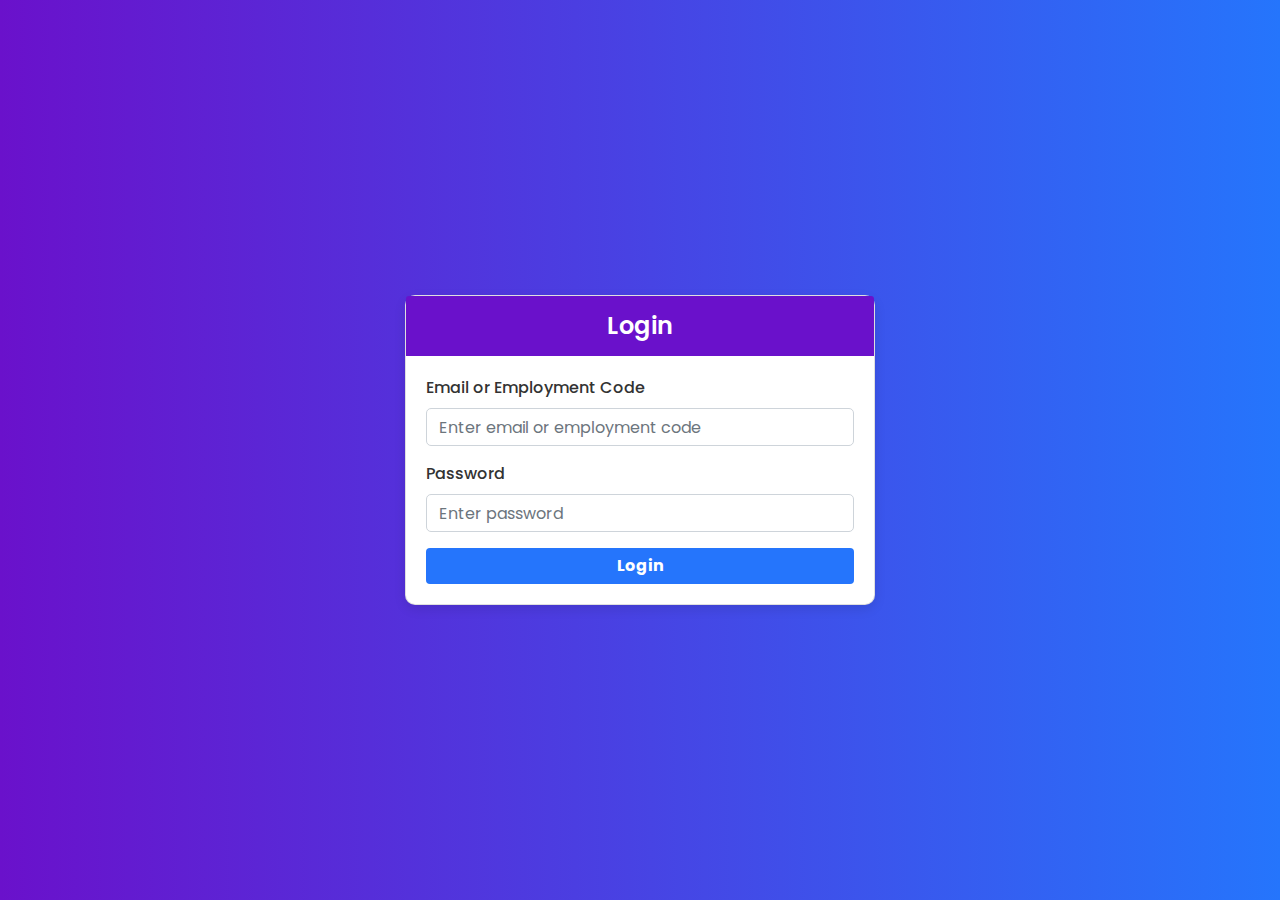
==== login.html @ 3a975d06 "Final Fronend Edited" ====
<!DOCTYPE html>
<html lang="en">
  <head>
    <meta charset="UTF-8" />
    <meta name="viewport" content="width=device-width, initial-scale=1.0" />
    <title>Employee & Admin Login</title>
    <!-- Bootstrap CSS -->
    <link
      rel="stylesheet"
      href="https://maxcdn.bootstrapcdn.com/bootstrap/4.5.2/css/bootstrap.min.css"
    />
    <!-- Google Fonts -->
    <link
      href="https://fonts.googleapis.com/css2?family=Poppins:wght@400;600&display=swap"
      rel="stylesheet"
    />
    <!-- Custom CSS -->
    <style>
      body {
        font-family: "Poppins", sans-serif;
        background: linear-gradient(to right, #6a11cb, #2575fc);
        height: 100vh;
        display: flex;
        justify-content: center;
        align-items: center;
        margin: 0;
      }
      .card {
        border-radius: 10px;
        box-shadow: 0 4px 12px rgba(0, 0, 0, 0.1);
        transition: all 0.3s ease-in-out;
      }
      .card:hover {
        transform: translateY(-5px);
      }
      .card-header {
        background-color: #6a11cb;
        color: white;
        font-size: 1.5rem;
        font-weight: 600;
        text-align: center;
        border-bottom: none;
        border-radius: 10px 10px 0 0;
      }
      .form-group label {
        font-weight: 500;
        color: #333;
      }
      .btn-primary {
        background: #2575fc;
        border: none;
        font-weight: bold;
        transition: background-color 0.3s;
      }
      .btn-primary:hover {
        background-color: #1e63d9;
      }
      .form-control {
        border-radius: 5px;
      }
      .container {
        max-width: 500px;
        width: 100%;
      }
    </style>
  </head>
  <body>
    <div class="container">
      <div class="card">
        <div class="card-header">Login</div>
        <div class="card-body">
          <form id="loginForm">
            <div class="form-group">
              <label for="emailOrCode">Email or Employment Code</label>
              <input
                type="text"
                class="form-control"
                id="emailOrCode"
                placeholder="Enter email or employment code"
                required
              />
            </div>
            <div class="form-group">
              <label for="password">Password</label>
              <input
                type="password"
                class="form-control"
                id="password"
                placeholder="Enter password"
                required
              />
            </div>
            <button type="submit" class="btn btn-primary btn-block">
              Login
            </button>
          </form>
        </div>
      </div>
    </div>

    <!-- Bootstrap JS and dependencies -->
    <script src="https://ajax.googleapis.com/ajax/libs/jquery/3.5.1/jquery.min.js"></script>
    <script src="https://cdn.jsdelivr.net/npm/@popperjs/core@2.11.6/dist/umd/popper.min.js"></script>
    <script src="https://maxcdn.bootstrapcdn.com/bootstrap/4.5.2/js/bootstrap.min.js"></script>
    <script src="login.js"></script>
  </body>
</html>
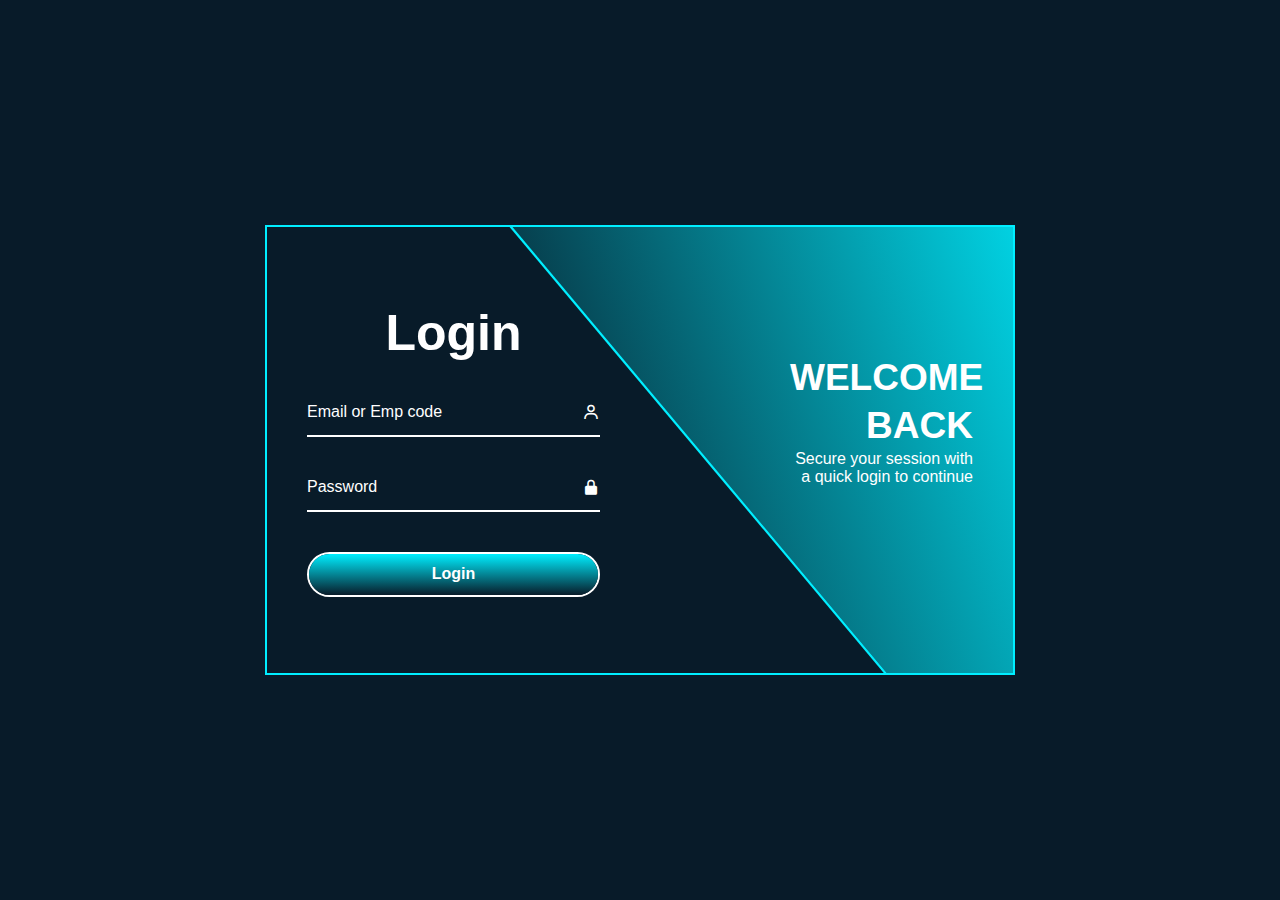
==== commit fefc30e7: "Add files via upload" ====
--- a/login.html
+++ b/login.html
@@ -1,107 +1,43 @@
-<!DOCTYPE html>
-<html lang="en">
-  <head>
-    <meta charset="UTF-8" />
-    <meta name="viewport" content="width=device-width, initial-scale=1.0" />
-    <title>Employee & Admin Login</title>
-    <!-- Bootstrap CSS -->
-    <link
-      rel="stylesheet"
-      href="https://maxcdn.bootstrapcdn.com/bootstrap/4.5.2/css/bootstrap.min.css"
-    />
-    <!-- Google Fonts -->
-    <link
-      href="https://fonts.googleapis.com/css2?family=Poppins:wght@400;600&display=swap"
-      rel="stylesheet"
-    />
-    <!-- Custom CSS -->
-    <style>
-      body {
-        font-family: "Poppins", sans-serif;
-        background: linear-gradient(to right, #6a11cb, #2575fc);
-        height: 100vh;
-        display: flex;
-        justify-content: center;
-        align-items: center;
-        margin: 0;
-      }
-      .card {
-        border-radius: 10px;
-        box-shadow: 0 4px 12px rgba(0, 0, 0, 0.1);
-        transition: all 0.3s ease-in-out;
-      }
-      .card:hover {
-        transform: translateY(-5px);
-      }
-      .card-header {
-        background-color: #6a11cb;
-        color: white;
-        font-size: 1.5rem;
-        font-weight: 600;
-        text-align: center;
-        border-bottom: none;
-        border-radius: 10px 10px 0 0;
-      }
-      .form-group label {
-        font-weight: 500;
-        color: #333;
-      }
-      .btn-primary {
-        background: #2575fc;
-        border: none;
-        font-weight: bold;
-        transition: background-color 0.3s;
-      }
-      .btn-primary:hover {
-        background-color: #1e63d9;
-      }
-      .form-control {
-        border-radius: 5px;
-      }
-      .container {
-        max-width: 500px;
-        width: 100%;
-      }
-    </style>
-  </head>
-  <body>
-    <div class="container">
-      <div class="card">
-        <div class="card-header">Login</div>
-        <div class="card-body">
-          <form id="loginForm">
-            <div class="form-group">
-              <label for="emailOrCode">Email or Employment Code</label>
-              <input
-                type="text"
-                class="form-control"
-                id="emailOrCode"
-                placeholder="Enter email or employment code"
-                required
-              />
-            </div>
-            <div class="form-group">
-              <label for="password">Password</label>
-              <input
-                type="password"
-                class="form-control"
-                id="password"
-                placeholder="Enter password"
-                required
-              />
-            </div>
-            <button type="submit" class="btn btn-primary btn-block">
-              Login
-            </button>
-          </form>
-        </div>
-      </div>
-    </div>
-
-    <!-- Bootstrap JS and dependencies -->
-    <script src="https://ajax.googleapis.com/ajax/libs/jquery/3.5.1/jquery.min.js"></script>
-    <script src="https://cdn.jsdelivr.net/npm/@popperjs/core@2.11.6/dist/umd/popper.min.js"></script>
-    <script src="https://maxcdn.bootstrapcdn.com/bootstrap/4.5.2/js/bootstrap.min.js"></script>
-    <script src="login.js"></script>
-  </body>
-</html>
+
+<!DOCTYPE html>
+<html>
+<head>
+   
+    <title>Login</title>
+    
+    <link rel="stylesheet" href="login.css">
+    <link href='https://unpkg.com/boxicons@2.1.4/css/boxicons.min.css' rel='stylesheet'>
+</head>
+<body>
+    <div class="wrapper">
+    <span class="bg-animate"></span>
+
+
+        <div class="form-box login">
+            <h2>Login</h2>
+            <form action="#">
+             <div class="input-box">
+                <input type="text" required>
+                <label>Email or Emp code</label>
+                <i class='bx bx-user'></i>
+             </div>
+             <div class="input-box">
+                <input type="text" required>
+                <label>Password</label>
+                <i class='bx bxs-lock-alt'></i>
+             </div>
+
+             <button type="submit" class="btn">Login</button>
+
+
+
+            </form>
+        </div>
+        <div class="info-text login">
+       <h2>Welcome back</h2>
+       <p>Secure your session with a quick login to continue</p>
+        </div>
+    </div>
+
+</body>
+</html>--- a/login.css
+++ b/login.css
@@ -0,0 +1,188 @@
+*{
+    margin:0;
+    padding:0;
+    box-sizing: border-box;
+    font-family:'Poppins',sans-serif;
+}
+body{
+    display:flex;
+    justify-content: center;
+    align-items: center;
+    min-height: 100vh;
+    background: #081b29;
+    
+}
+
+.wrapper{
+    position: relative;
+    width: 750px;
+    height: 450px;
+    background: transparent;
+    border: 2px solid #0ef;
+    overflow: hidden;
+
+}
+
+.wrapper .form-box{
+    position: absolute;
+    top: 0;
+    width: 50%;
+    height: 100%;
+    display: flex;
+    flex-direction: column;
+    justify-content: center;
+}
+
+.wrapper .form-box{
+    left:0;
+    padding: 0 40px;
+}
+
+.form-box h2{
+    font-size: 50px;
+    text-align: center;
+    color: #fff;
+}
+
+.form-box .input-box{
+    position: relative;
+    width: 100%;
+    height: 50px;
+    margin:25px 0;
+}
+
+.input-box input{
+   
+    width: 100%;
+    height: 100%;
+    background:transparent;
+    border:none;
+    outline: none;
+    padding-right: 23px;
+    border-bottom: 2px solid #fff;
+    transition: .5s;
+    font-size: 16px;
+    color: #fff;
+    font-weight: 500;
+    transition: .5s;
+
+}
+
+.input-box input:focus,
+.input-box input:valid{
+    border-bottom: #0ef;
+}
+
+.input-box label{
+      position: absolute;
+      top:50%;
+      left:0;
+      transform: translateY(-50%);
+      font-size: 16px;
+      color: #fff;
+      pointer-events: none;
+      transition: .5s;
+
+}
+.input-box input:focus~label,
+.input-box input:valid~label{
+    top:-5px;
+    color:#0ef
+}
+
+
+
+.input-box i{
+    position: absolute;
+    top:50%;
+    right:0;
+    transform: translateY(-50%);
+    font-size: 18px;
+    color: #fff;
+    transition:.5s;
+}
+
+.input-box input:focus~i,
+.input-box input:valid~i{
+    border-bottom: #0ef;
+}
+
+
+.btn{
+    
+    position: relative;
+    width: 100%;
+    height: 45px;
+    background: transparent;
+    border: 2px solid;
+    border-radius: 40px;
+    cursor: pointer;
+    color: #fff;
+    font-size: 16px;
+    font-weight: 600;
+    z-index: 1;
+    overflow: hidden;
+    margin-top: 15px; 
+
+}
+
+.btn::before{
+    content: '';
+    position: absolute;
+    top: -100%;
+    left: 0;
+    width: 100%;
+    height:300%;
+    background:linear-gradient(#081b29,#0ef,#081b29,#0ef);
+    z-index:-1;
+    transition: .5s;
+ 
+}
+
+.btn:hover::before{
+    top:0;
+}
+
+.wrapper .info-text{
+    position: absolute;
+    top: 0;
+    width: 50%;
+    height:100%;
+   
+    flex-direction: column;
+    justify-content: center;
+    display: flex;
+}
+
+
+.wrapper .info-text.login{
+      right:0;
+      text-align: right;
+      padding: 0 40px 60px 150px;
+      
+}
+
+.info-text h2{
+    font-size: 37px;
+    color: #fff;
+    line-height: 1.3;
+    text-transform: uppercase;
+    
+}
+.info-text p{
+    font-size: 16px;
+    color: #fff;
+}
+
+
+.wrapper .bg-animate{
+    right:0;
+    position: absolute;
+    top:0;
+    width:850px;
+    height:600px ;
+    background:linear-gradient(45deg,#081b29,#0ef);
+    border-bottom: 3px solid #0ef;
+    transform:rotate(10deg)skewY(40deg);
+    transform-origin: bottom right;
+}